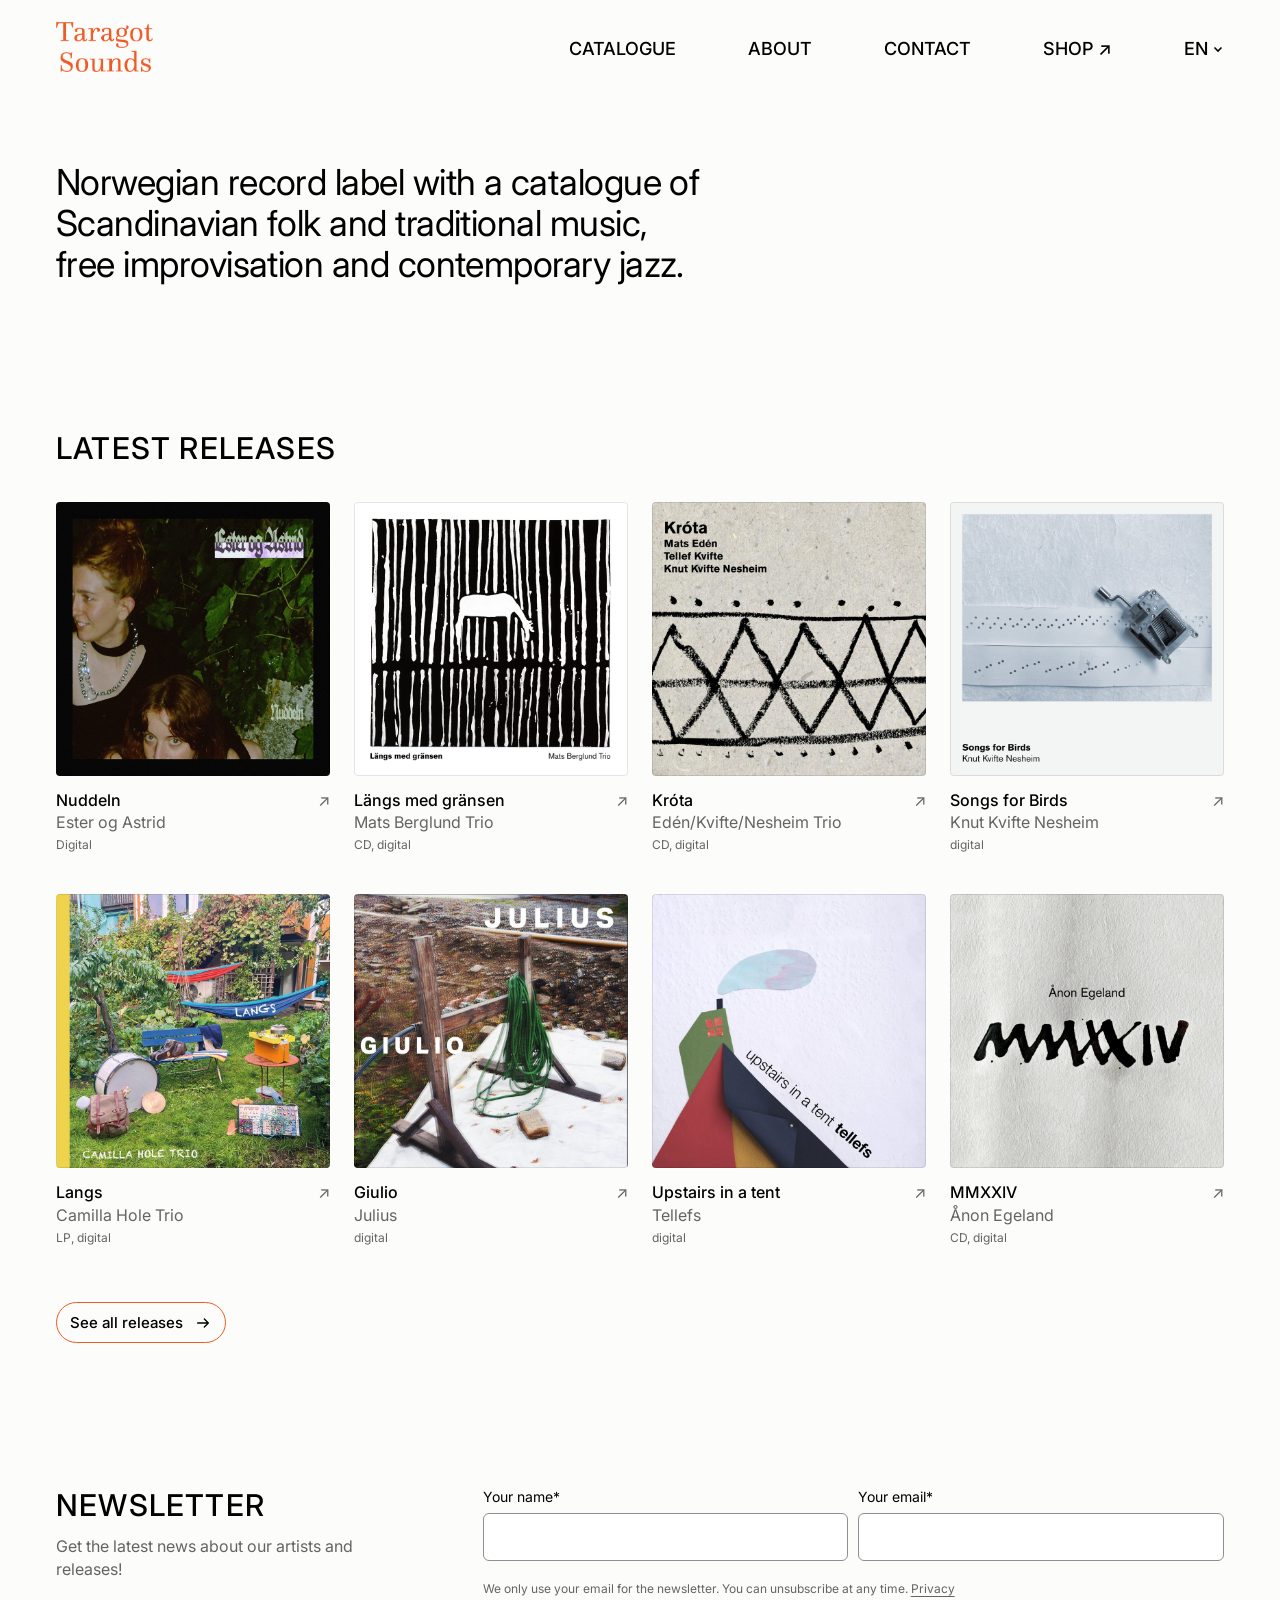
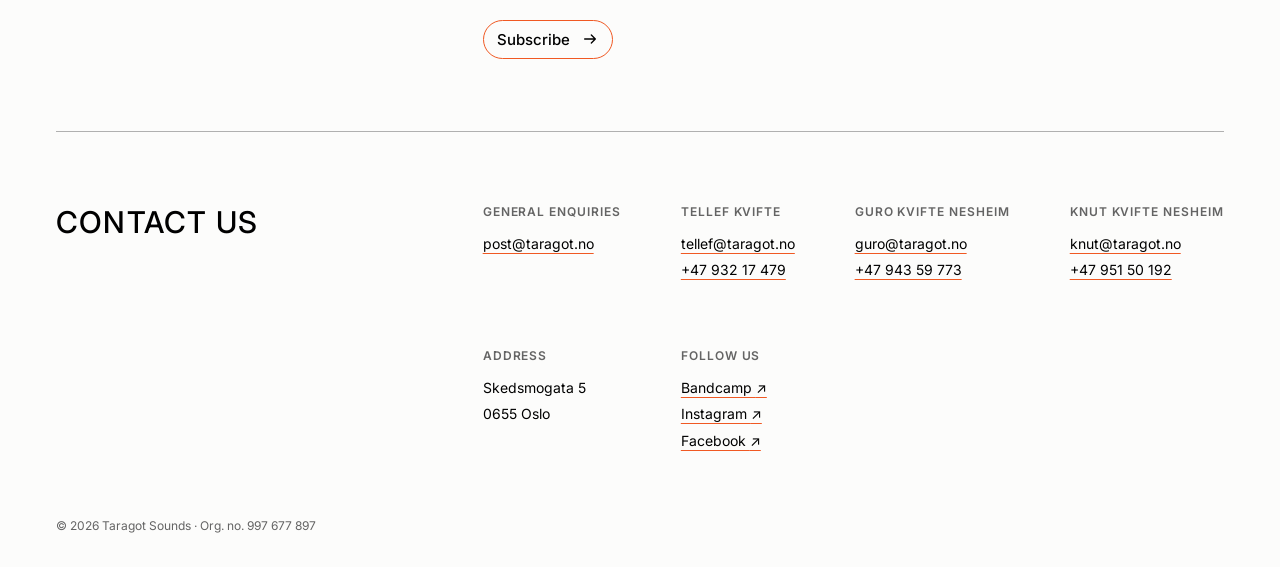
==== en/index.html @ 786fcf3e "Engelsk versjon" ====
<!DOCTYPE html>
<html lang="en">
<head>
  <meta charset="UTF-8">
  <meta name="viewport" content="width=device-width, initial-scale=1.0">
  <title>Taragot Sounds</title>
  <meta name="description" content="Norwegian record label with a catalogue of Scandinavian folk and traditional music, free improvisation and contemporary jazz.">

  <!-- Inter (gratis, Google Fonts/OFL) brukes for all tekst. -->
  <link rel="preconnect" href="https://fonts.googleapis.com">
  <link rel="preconnect" href="https://fonts.gstatic.com" crossorigin>
  <link href="https://fonts.googleapis.com/css2?family=Inter:wght@400;500;600&display=swap" rel="stylesheet">

  <!-- tokens.css: farger, fonter og størrelser. stil.css: felles oppsett for alle sider. -->
  <link rel="stylesheet" href="../tokens.css">
  <link rel="stylesheet" href="../stil.css">
</head>
<body>


  <header class="nav" id="nav">
    <a class="logo" href="index.html" aria-label="Taragot Sounds — home">
      <img src="../bilder/logo.png" alt="Taragot Sounds" width="97" height="50">
    </a>

    <nav class="nav-lenker" id="meny" aria-label="Main menu">
      <a href="catalogue.html">Catalogue</a>
      <a href="about.html">About</a>
      <a href="#kontakt">Contact</a>
      <a href="https://taragot.bandcamp.com/" target="_blank" rel="noopener">Shop&nbsp;<span aria-hidden="true">↗</span><span class="sr-only"> on Bandcamp (opens in a new tab)</span></a>
      <div class="sprakvelger" id="sprakvelger">
        <button class="sprak" id="sprak-knapp" aria-haspopup="true" aria-expanded="false" aria-controls="sprak-liste">
          <span class="sr-only">Language: </span>EN
          <svg viewBox="0 0 12 12" fill="none" stroke="currentColor" stroke-width="1.6" aria-hidden="true"><path d="M2.5 4.5 6 8l3.5-3.5"/></svg>
        </button>
        <ul class="sprak-liste" id="sprak-liste" hidden>
          <li><a href="../index.html" lang="nb" hreflang="nb">Norsk</a></li>
          <li><a href="index.html" lang="en" aria-current="true">English</a></li>
        </ul>
      </div>
      <div class="meny-mobil">
        <ul class="meny-some">
          <li><a href="https://www.instagram.com/taragotsounds/" target="_blank" rel="noopener">Instagram&nbsp;<span aria-hidden="true">↗</span><span class="sr-only"> (opens in a new tab)</span></a></li>
          <li><a href="https://www.facebook.com/taragotsounds" target="_blank" rel="noopener">Facebook&nbsp;<span aria-hidden="true">↗</span><span class="sr-only"> (opens in a new tab)</span></a></li>
        </ul>
      </div>
    </nav>

    <button class="meny-knapp" id="meny-knapp" aria-label="Open menu" aria-expanded="false" aria-controls="meny">
      <svg class="ikon-meny" viewBox="0 0 24 24" fill="none" stroke="currentColor" stroke-width="1.6" stroke-linecap="round" aria-hidden="true"><path d="M4 7h16M4 12h16M4 17h16"/></svg>
      <svg class="ikon-lukk" viewBox="0 0 24 24" fill="none" stroke="currentColor" stroke-width="1.6" stroke-linecap="round" aria-hidden="true"><path d="M6 6l12 12M18 6 6 18"/></svg>
    </button>
  </header>

  <main>
    <section class="intro">
      <h1>Norwegian record label with a catalogue of Scandinavian folk and
        traditional music, free&nbsp;improvisation and contemporary jazz.</h1>
    </section>

    <section class="innhold" id="utgivelser">
      <div class="utgivelser-topp">
        <h2 class="tittel">Latest releases</h2>
        <div class="pilknapper">
          <button class="pil" id="pil-forrige" aria-label="Previous release" disabled>
            <svg viewBox="0 0 18 18" fill="none" stroke="currentColor" stroke-width="1.5" stroke-linecap="round" stroke-linejoin="round" aria-hidden="true"><path d="M15 9H3M7.5 4.5 3 9l4.5 4.5"/></svg>
          </button>
          <button class="pil" id="pil-neste" aria-label="Next release">
            <svg viewBox="0 0 18 18" fill="none" stroke="currentColor" stroke-width="1.5" stroke-linecap="round" stroke-linejoin="round" aria-hidden="true"><path d="M3 9h12M10.5 4.5 15 9l-4.5 4.5"/></svg>
          </button>
        </div>
      </div>

      <!-- Coverbilder ligger i bilder/covers/ (800×800 px, JPG).
           Mangler et bilde, vises tittelen som plassholder. -->
      <div class="kort-rad karusell" id="kort-rad">
        <a class="kort" href="https://taragot.bandcamp.com/album/nuddeln" target="_blank" rel="noopener" data-slipp="2026-11-21"><div class="cover">Nuddeln<img src="../bilder/covers/nuddeln.jpg" alt="" loading="lazy" onerror="this.remove()"><span class="slipp-merke">Out 21 Nov</span></div><h3>Nuddeln<span class="pil-ut" aria-hidden="true">↗</span></h3><p class="artist">Ester og Astrid</p><p class="format">Digital</p><span class="sr-only"> – pre-listen on Bandcamp (opens in a new tab)</span></a>
        <a class="kort" href="https://taragot.bandcamp.com/album/l-ngs-med-gr-nsen" target="_blank" rel="noopener"><div class="cover">Längs med gränsen<img src="../bilder/covers/langs-med-gransen.jpg" alt="" loading="lazy" onerror="this.remove()"></div><h3>Längs med gränsen<span class="pil-ut" aria-hidden="true">↗</span></h3><p class="artist">Mats Berglund Trio</p><p class="format">CD, digital</p><span class="sr-only"> – listen on Bandcamp (opens in a new tab)</span></a>
        <a class="kort" href="https://taragot.bandcamp.com/album/kr-ta" target="_blank" rel="noopener"><div class="cover">Króta<img src="../bilder/covers/krota.jpg" alt="" loading="lazy" onerror="this.remove()"></div><h3>Króta<span class="pil-ut" aria-hidden="true">↗</span></h3><p class="artist">Edén/Kvifte/Nesheim Trio</p><p class="format">CD, digital</p><span class="sr-only"> – listen on Bandcamp (opens in a new tab)</span></a>
        <a class="kort" href="https://knutkviftenesheim.bandcamp.com/album/songs-for-birds" target="_blank" rel="noopener"><div class="cover">Songs for Birds<img src="../bilder/covers/songs-for-birds.jpg" alt="" loading="lazy" onerror="this.remove()"></div><h3>Songs for Birds<span class="pil-ut" aria-hidden="true">↗</span></h3><p class="artist">Knut Kvifte Nesheim</p><p class="format">digital</p><span class="sr-only"> – listen on Bandcamp (opens in a new tab)</span></a>
        <a class="kort" href="https://camillaholetrio.bandcamp.com/album/langs" target="_blank" rel="noopener"><div class="cover">Langs<img src="../bilder/covers/langs.jpg" alt="" loading="lazy" onerror="this.remove()"></div><h3>Langs<span class="pil-ut" aria-hidden="true">↗</span></h3><p class="artist">Camilla Hole Trio</p><p class="format">LP, digital</p><span class="sr-only"> – listen on Bandcamp (opens in a new tab)</span></a>
        <a class="kort" href="https://taragot.bandcamp.com/track/giulio" target="_blank" rel="noopener"><div class="cover">Giulio<img src="../bilder/covers/giulio.jpg" alt="" loading="lazy" onerror="this.remove()"></div><h3>Giulio<span class="pil-ut" aria-hidden="true">↗</span></h3><p class="artist">Julius</p><p class="format">digital</p><span class="sr-only"> – listen on Bandcamp (opens in a new tab)</span></a>
        <a class="kort" href="https://tellefkvifte.bandcamp.com/album/upstairs-in-a-tent" target="_blank" rel="noopener"><div class="cover">Upstairs in a tent<img src="../bilder/covers/upstairs-in-a-tent.jpg" alt="" loading="lazy" onerror="this.remove()"></div><h3>Upstairs in a tent<span class="pil-ut" aria-hidden="true">↗</span></h3><p class="artist">Tellefs</p><p class="format">digital</p><span class="sr-only"> – listen on Bandcamp (opens in a new tab)</span></a>
        <a class="kort" href="https://taragot.bandcamp.com/album/non-egeland-mmxxiv" target="_blank" rel="noopener"><div class="cover">MMXXIV<img src="../bilder/covers/mmxxiv.jpg" alt="" loading="lazy" onerror="this.remove()"></div><h3>MMXXIV<span class="pil-ut" aria-hidden="true">↗</span></h3><p class="artist">Ånon Egeland</p><p class="format">CD, digital</p><span class="sr-only"> – listen on Bandcamp (opens in a new tab)</span></a>
      </div>

      <div class="se-alle">
        <a class="knapp" href="catalogue.html">See all releases
          <svg viewBox="0 0 18 18" fill="none" stroke="currentColor" stroke-width="1.5" stroke-linecap="round" stroke-linejoin="round" aria-hidden="true"><path d="M3 9h12M10.5 4.5 15 9l-4.5 4.5"/></svg>
        </a>
      </div>
    </section>

    <section class="nyhetsbrev to-kol" aria-live="polite">
      <div>
        <h2 class="tittel">Newsletter</h2>
        <p class="ingress">Get the latest news about our artists and releases!</p>
      </div>
      <form id="paamelding">
        <div class="felter">
          <div class="felt">
            <label for="navn">Your name*</label>
            <input id="navn" type="text" autocomplete="name" maxlength="200" required>
          </div>
          <div class="felt">
            <label for="epost">Your email*</label>
            <input id="epost" type="email" autocomplete="email" required>
          </div>
        </div>
        <p class="personvern">We only use your email for the newsletter. You can unsubscribe at any time. <a href="#">Privacy</a></p>
        <button class="knapp" type="submit">Subscribe
          <svg viewBox="0 0 18 18" fill="none" stroke="currentColor" stroke-width="1.5" stroke-linecap="round" stroke-linejoin="round" aria-hidden="true"><path d="M3 9h12M10.5 4.5 15 9l-4.5 4.5"/></svg>
        </button>
        <p class="skjema-feil" id="skjema-feil" role="alert" hidden></p>
      </form>
      <div class="bekreftelse" id="bekreftelse" tabindex="-1" hidden>
        <span class="bekreftelse-ikon" aria-hidden="true"><svg viewBox="0 0 24 24" fill="none" stroke="currentColor" stroke-width="1.8" stroke-linecap="round" stroke-linejoin="round"><path d="M5 12.5l4.5 4.5L19 7.5"/></svg></span>
        <div>
          <h3 class="bekreftelse-tittel">Thank you, you’re subscribed!</h3>
          <p class="bekreftelse-tekst">We’ll send news about artists and releases to <strong id="bekreftet-epost"></strong>.</p>
          <button class="tekstknapp" type="button" id="ny-paamelding">Subscribe another email</button>
        </div>
      </div>
    </section>

  </main>

    <footer id="kontakt">
    <div class="footer-kontakt">
      <div>
        <h2 class="tittel">Contact us</h2>
      </div>
      <div class="footer-grid">
        <div class="footer-kol footer-kol--person">
          <h3>General enquiries</h3>
          <ul>
            <li><a class="lenke" href="mailto:post@taragot.no">post@taragot.no</a></li>
          </ul>
        </div>
        <div class="footer-kol footer-kol--person">
          <h3>Tellef Kvifte</h3>
          <ul>
            <li><a class="lenke" href="mailto:tellef@taragot.no">tellef@taragot.no</a></li>
            <li><a class="lenke" href="tel:+4793217479">+47 932 17 479</a></li>
          </ul>
        </div>
        <div class="footer-kol footer-kol--person">
          <h3>Guro Kvifte Nesheim</h3>
          <ul>
            <li><a class="lenke" href="mailto:guro@taragot.no">guro@taragot.no</a></li>
            <li><a class="lenke" href="tel:+4794359773">+47 943 59 773</a></li>
          </ul>
        </div>
        <div class="footer-kol footer-kol--person">
          <h3>Knut Kvifte Nesheim</h3>
          <ul>
            <li><a class="lenke" href="mailto:knut@taragot.no">knut@taragot.no</a></li>
            <li><a class="lenke" href="tel:+4795150192">+47 951 50 192</a></li>
          </ul>
        </div>
        <div class="footer-kol">
          <h3>Address</h3>
          <p>Skedsmogata 5<br>0655 Oslo</p>
        </div>
        <div class="footer-kol">
          <h3>Follow us</h3>
          <ul>
            <li><a class="lenke" href="https://taragot.bandcamp.com/" target="_blank" rel="noopener">Bandcamp&nbsp;<span aria-hidden="true">↗</span><span class="sr-only"> (opens in a new tab)</span></a></li>
            <li><a class="lenke" href="https://www.instagram.com/taragotsounds/" target="_blank" rel="noopener">Instagram&nbsp;<span aria-hidden="true">↗</span><span class="sr-only"> (opens in a new tab)</span></a></li>
            <li><a class="lenke" href="https://www.facebook.com/taragotsounds" target="_blank" rel="noopener">Facebook&nbsp;<span aria-hidden="true">↗</span><span class="sr-only"> (opens in a new tab)</span></a></li>
          </ul>
        </div>
      </div>
    </div>
    <div class="footer-bunn">
      <span>© 2026 Taragot Sounds · Org. no. 997 677 897</span>
    </div>
  </footer>

  <a class="til-toppen" href="#" aria-label="Back to top"><svg viewBox="0 0 24 24" fill="none" stroke="currentColor" stroke-width="1.6" stroke-linecap="round" stroke-linejoin="round" aria-hidden="true"><path d="M12 19V5M6 11l6-6 6 6"/></svg></a>

  <script src="../felles.js"></script>

</body>
</html>
---- tokens.css ----
/* =====================================================================
   Design-tokens for 5b / Taragot — offentlig nettside
   ---------------------------------------------------------------------
   Grunnmuren prototypen bygger på: farger, fonter og typeskala som
   CSS-variabler. Designeren overstyrer verdiene her uten å røre annen kode.

   Utgangspunkt hentet fra taragot.com (Wix, 2026-06-20). Oppdatert med
   designer-innspill 2026-09-15: aksent = oransje, all tekst svart, Inter.
   ===================================================================== */

:root {

  /* --- FARGER ------------------------------------------------------- */
  --bg:        #FCFCFB;   /* sidebakgrunn (off-white) — navbar, hero, footer */
  --bg-alt:    #FFFFFF;   /* hvite kort/ruter (utgivelser, skjemafelt) */
  --bg-alt-2:  #F1F0EC;   /* plassholder bak coverbilder */
  --text:      #000000;   /* all tekst helt svart (designer 2026-09-15) */
  --text-svak: #8F8F8F;   /* sekundær tekst / metadata (grå) */
  --text-svak-2: #646464; /* mørkere grå variant */
  --linje:     #E2E2E2;   /* svake skillelinjer (kort-grid o.l.) */
  --cover-kant: rgba(0, 0, 0, 0.10); /* hårlinje rundt coverbilder */
  --linje-sterk: #B0B0B0; /* tydeligere linjer */
  --felt-kant:   #8F8F8F; /* kant rundt skjemafelt (kontrast 3,2:1)    */
  --linje-svart: #000000; /* svarte konturer: input, footer-topplinje */

  --aksent:       #F05923;  /* ORANSJE — sterkere oransje fra Mildrids skisse
                               2026-10-26 (var #EA854C). Logo, lydbølge,
                               kortkanter, knapper, skjemafelt, understrek. */
  --knapp-hover:  #A6A6A6;  /* grå ved hover på knapper (designer)         */

  /* --- FONTER -------------------------------------------------------
     Designer 2026-09-15: all tekst i Inter, unntatt logoen som beholder
     en serif. Inter er gratis (Google Fonts, OFL). Den endelige serifen
     til logoen avklares med designer — inntil da generisk serif-fallback. */

  --font-logo:      "Inter", system-ui, -apple-system, sans-serif; /* logo i Inter, store bokstaver (skisse 2026-10-26) */
  --font-overskrift: "Inter", system-ui, -apple-system, sans-serif;
  --font-brodtekst:  "Inter", system-ui, -apple-system, sans-serif;
  --font-meny:       "Inter", system-ui, -apple-system, sans-serif;

  /* --- TYPESKALA (linjehøyde 1.4) ----------------------------------- */
  --t-hero:       80px;
  --t-sidetittel: 60px;
  --t-h1:         48px;
  --t-h2:         40px;
  --t-h3:         24px;
  --t-brod:       18px;
  --t-h1-ny:      40px;   /* H1: introsetningen (mobil: 26px) */
  --t-sidetittel-ny: 40px; /* H1 på undersider, f.eks. KATALOG (mobil: 28px) */
  --t-ingress:    22px;   /* ingress under sidetittel (mobil: 19px) */
  --t-h2-ny:      30px;   /* H2: seksjonsoverskrifter (mobil: 20px) */
  --t-seksjon:    36px;   /* seksjonsoverskrifter, store bokstaver (mobil: 22px) */
  --t-intro:      22px;   /* introteksten øverst (mobil: 19px) */
  --t-meny:       16px;
  --t-nav:        18px;   /* toppmenyen på PC */
  --t-meny-stor:  34px;   /* lenkene i mobilmenyen */
  --t-knapp:      15px;
  --t-liten:      14px;
  --t-caption:    12px;
  --linjehoyde:   1.4;

  /* --- LAYOUT -------------------------------------------------------- */
  --gutter:       56px;   /* sidemarginal på desktop (mobil: 20px)       */

}

/* =====================================================================
   FONT-NOTAT
   ---------------------------------------------------------------------
   Designer valgte Inter til all tekst (2026-09-15). Inter er gratis
   (Google Fonts / OFL) — fri å selvhoste, ingen lisenshake.

   Fra 2026-10-26 (Mildrids skisse) er også logoen i Inter, med store
   bokstaver og en liten «lydbølge» under. Tidligere sto det en serif her.

   (De tidligere Wix-fontene Questa Sans / DIN Next er dermed ute av bruk
   — de var kommersielle og Wix-lisensen fulgte ikke med til egen side.)
   ===================================================================== */
---- stil.css ----
/* =====================================================================
   Felles stil for alle sidene på taragot-nettsiden.
   Bruker KUN variablene fra tokens.css (farger, fonter, størrelser).
   Ny layout 2026-10-26 etter Mildrids skisser.
   ===================================================================== */

* { box-sizing: border-box; }
html { scroll-behavior: smooth; }
body {
  margin: 0;
  background: var(--bg);
  color: var(--text);
  font-family: var(--font-brodtekst);
  font-size: var(--t-brod);
  line-height: var(--linjehoyde);
  -webkit-font-smoothing: antialiased;
}
a { color: inherit; text-decoration: none; }
img { display: block; max-width: 100%; }

/* Tekst bare for skjermlesere */
.sr-only {
  position: absolute; width: 1px; height: 1px; overflow: hidden;
  clip: rect(0 0 0 0); white-space: nowrap;
}

/* Synlig tastaturfokus på alt som kan klikkes */
a:focus-visible, button:focus-visible {
  outline: 2px solid var(--text); outline-offset: 3px; border-radius: 4px;
}

.proto-varsel {
  background: var(--text); color: var(--bg);
  font-family: var(--font-meny); font-size: var(--t-liten);
  text-align: center; padding: 8px 16px; letter-spacing: 0.02em;
}

/* Lik luft over og under hver seksjon */
:root { --seksjon-luft: 72px; }

.innhold { padding: 0 var(--gutter); }

/* --- Overskrifter ------------------------------------------------------
   H1 forside: stor introsetning (.intro h1)
   H1 underside: sidetittel med store bokstaver (.sidetittel)
   H2: seksjonsoverskrift (.tittel)
   H3: underoverskrift / korttittel                                       */
.tittel {
  font-family: var(--font-overskrift);
  font-size: var(--t-h2-ny); font-weight: 500;
  text-transform: uppercase; letter-spacing: 0.04em;
  line-height: 1.2; margin: 0;
}
.undertittel {
  font-size: var(--t-meny); font-weight: 600;
  text-transform: uppercase; letter-spacing: 0.06em;
  margin: 0;
}

/* --- Toppmeny ---------------------------------------------------------- */
.nav {
  position: sticky; top: 0; z-index: 50;
  background: var(--bg);
  display: flex; align-items: flex-start; justify-content: space-between;
  padding: 22px var(--gutter) 18px;
  transition: transform .3s ease;
}
.nav--skjult { transform: translateY(-100%); }

.logo { display: inline-block; }
.logo img { display: block; width: 97px; height: auto; }

.nav-lenker { display: flex; align-items: center; gap: clamp(28px, 6vw, 72px); padding-top: 14px; }
.nav-lenker a, .sprak {
  font-family: var(--font-meny); font-size: var(--t-nav); font-weight: 500;
  text-transform: uppercase; color: var(--text);
  transition: opacity .15s ease;
}
.nav-lenker a:hover, .sprak:hover { opacity: .45; }
/* Siden man står på: oransje strek under (teksten forblir svart for kontrast) */
.nav-lenker a[aria-current="page"] {
  text-decoration: underline; text-decoration-color: var(--aksent);
  text-decoration-thickness: 2px; text-underline-offset: 8px;
}

.sprak {
  display: inline-flex; align-items: center; gap: 4px;
  background: none; border: none; padding: 0; cursor: pointer;
}
.sprak svg { width: 12px; height: 12px; transition: transform .15s ease; }
.sprak[aria-expanded="true"] svg { transform: rotate(180deg); }
.sprakvelger { position: relative; }
.sprak-liste {
  position: absolute; right: 0; top: calc(100% + 10px); z-index: 60;
  list-style: none; margin: 0; padding: 6px 0; min-width: 150px;
  background: var(--bg-alt); border: 1px solid var(--linje); border-radius: 6px;
  box-shadow: 0 6px 20px rgba(0,0,0,.08);
}
.sprak-liste[hidden] { display: none; }
.nav-lenker .sprak-liste a { display: block; padding: 9px 16px; text-transform: none; font-weight: 400; }
.nav-lenker .sprak-liste a:hover { opacity: 1; background: var(--bg-alt-2); }
.sprak-liste a[aria-current="true"] { font-weight: 600; }
.sprak-liste a[aria-current="true"]::after { content: " ✓"; }

/* Ekstra innhold i mobilmenyen (språk og sosiale medier) – skjult på PC */
.meny-mobil { display: none; }
.meny-some { list-style: none; margin: 0; padding: 0; display: flex; gap: 28px; }
.nav-lenker .meny-some a {
  font-size: var(--t-liten); font-weight: 400; text-transform: none;
  text-decoration: underline; text-decoration-color: var(--aksent); text-underline-offset: 4px;
}

.meny-knapp {
  display: none;
  width: 44px; height: 44px; border-radius: 50%;
  border: 1.5px solid var(--aksent); background: none; color: var(--text);
  align-items: center; justify-content: center; cursor: pointer; padding: 0;
}
.meny-knapp svg { width: 22px; height: 22px; }
.meny-knapp .ikon-lukk, .nav--apen .meny-knapp .ikon-meny { display: none; }
.nav--apen .meny-knapp .ikon-lukk { display: block; }

/* --- Forside: intro ---------------------------------------------------- */
.intro { padding: 72px var(--gutter) var(--seksjon-luft); }
.intro h1 {
  margin: 0; max-width: 23em;
  font-size: clamp(28px, 2.8vw, 38px); font-weight: 400;
  line-height: 1.15; letter-spacing: -0.015em;
}

/* --- Undersider: sidetopp ---------------------------------------------- */
.sidetopp { padding: 72px var(--gutter) 56px; }
.sidetittel {
  margin: 0;
  font-size: var(--t-sidetittel-ny); font-weight: 500;
  text-transform: uppercase; letter-spacing: 0.03em; line-height: 1.1;
}
/* Sidetittel til venstre, ingress til høyre (samme kolonner som .to-kol) */
.sidetopp--to-kol { display: grid; grid-template-columns: 1fr 2fr; gap: 56px; align-items: start; }
.sidetopp--to-kol .sideingress { margin-top: 4px; }
.sideingress {
  margin: 28px 0 0; max-width: 56ch;
  font-size: var(--t-ingress); line-height: 1.4;
}

/* --- Utgivelser -------------------------------------------------------- */
#utgivelser { padding-top: var(--seksjon-luft); }
.utgivelser-topp { display: flex; align-items: center; justify-content: space-between; margin-bottom: 36px; }
.pilknapper { display: none; gap: 10px; }
.pil {
  width: 44px; height: 44px; border-radius: 50%;
  border: 1.5px solid var(--aksent); background: none; color: var(--text);
  display: flex; align-items: center; justify-content: center; cursor: pointer; padding: 0;
  transition: opacity .15s ease;
}
.pil svg { width: 18px; height: 18px; }
.pil:disabled { opacity: .3; cursor: default; }

.kort-rad { display: grid; grid-template-columns: repeat(4, 1fr); gap: 40px 24px; }
/* Utgivelser oppfører seg som kort (hele flaten er klikkbar),
   men uten ramme – bare cover og tekst. */
.kort { display: block; position: relative; border-radius: 4px; }
.cover {
  position: relative; aspect-ratio: 1 / 1; overflow: hidden;
  background: var(--bg-alt-2); border-radius: 4px;
  display: flex; align-items: center; justify-content: center;
  text-align: center; padding: 12px;
  color: var(--text-svak-2); font-size: var(--t-caption);
}
.cover img {
  position: absolute; inset: 0; width: 100%; height: 100%; object-fit: cover;
  transition: filter .3s ease;
}
/* Hover: coveret blekner litt (beholder fargene), som tegn på at det kan klikkes */
.cover::before {
  content: ""; position: absolute; inset: 0; z-index: 1; pointer-events: none;
  background: var(--bg); opacity: 0; transition: opacity .3s ease;
}
.kort:hover .cover::before, .kort:focus-visible .cover::before { opacity: .5; }
/* Hårlinje rundt coveret, så lyse covere ikke flyter ut i bakgrunnen */
.cover::after {
  content: ""; position: absolute; inset: 0; border-radius: 4px;
  box-shadow: inset 0 0 0 1px var(--cover-kant); pointer-events: none;
}
.kort h3 {
  display: flex; align-items: baseline; justify-content: space-between; gap: 8px;
  font-size: var(--t-meny); font-weight: 500; margin: 14px 0 2px; line-height: 1.3;
}
.kort .pil-ut { flex: none; font-weight: 400; color: var(--text-svak-2); transition: color .15s ease, transform .15s ease; }
.kort:hover .pil-ut, .kort:focus-visible .pil-ut { color: var(--text); transform: translate(2px, -2px); }
.kort .artist { font-size: var(--t-meny); color: var(--text-svak-2); margin: 0; line-height: 1.3; }
.kort .format { font-size: var(--t-caption); color: var(--text-svak-2); margin: 4px 0 0; }
/* Kommende utgivelse: merke oppå coveret. Fjernes automatisk på slippdagen (felles.js). */
.slipp-merke {
  position: absolute; left: 10px; top: 10px; z-index: 2;
  background: rgba(0, 0, 0, .72); color: #FFFFFF;
  border: 1.5px solid var(--aksent); backdrop-filter: blur(2px);
  font-size: var(--t-caption); font-weight: 600; letter-spacing: 0.02em;
  padding: 5px 10px; border-radius: 999px;
}

.se-alle { margin: 56px 0 var(--seksjon-luft); }
.katalog { padding-bottom: var(--seksjon-luft); }

/* --- Knapper ------------------------------------------------------------
   Sekundær: oransje kant. Primær: fylt oransje, svart tekst.            */
.knapp {
  display: inline-flex; align-items: center; gap: 12px; cursor: pointer;
  background: none; color: var(--text);
  border: 1.5px solid var(--aksent); border-radius: 999px;
  font-family: var(--font-meny); font-size: var(--t-knapp); font-weight: 500;
  padding: 9px 14px 9px 13px;
  transition: background .15s ease, color .15s ease;
}
.knapp svg { width: 16px; height: 16px; transition: transform .15s ease; }
.knapp:hover { background: var(--aksent); }
.knapp:hover svg { transform: translateX(3px); }
.knapp--primar { background: var(--aksent); border-color: var(--aksent); color: var(--text); font-weight: 600; }
.knapp--primar:hover { background: var(--text); border-color: var(--text); color: #FFFFFF; }

/* --- Tekstlenker ------------------------------------------------------- */
.lenke {
  font-size: var(--t-meny);
  text-decoration: underline; text-decoration-color: var(--aksent);
  text-decoration-thickness: 1px; text-underline-offset: 4px;
  transition: opacity .15s ease;
}
.lenke:hover { opacity: .55; }

/* --- To kolonner: tittel til venstre, innhold til høyre ---------------- */
.to-kol {
  display: grid; grid-template-columns: 1fr 2fr; gap: 56px;
  padding: var(--seksjon-luft) var(--gutter);
}
.to-kol .tittel { margin-bottom: 12px; }
.ingress { margin: 0; font-size: var(--t-meny); color: var(--text-svak-2); max-width: 32ch; }

/* --- Nyhetsbrev -------------------------------------------------------- */
.felter { display: grid; grid-template-columns: 1fr 1fr; gap: 10px; margin-bottom: 20px; }
.felt label { display: block; font-size: var(--t-liten); color: var(--text); margin-bottom: 6px; }
.felt input {
  width: 100%; height: 48px; padding: 0 14px;
  background: var(--bg-alt);
  border: 1px solid var(--felt-kant); border-radius: 6px;
  font-family: var(--font-brodtekst); font-size: var(--t-meny); color: var(--text);
  transition: border-color .15s ease;
}
.felt input:hover { border-color: var(--text); }
.felt input:focus { outline: 2px solid var(--text); outline-offset: 1px; border-color: var(--text); }
.personvern { font-size: var(--t-caption); color: var(--text-svak-2); margin: 0 0 22px; }
.personvern a { text-decoration: underline; text-underline-offset: 3px; }
/* Nyhetsbrev: bekreftelse vises der skjemaet stod, uten ny side */
.bekreftelse {
  display: flex; gap: 20px; align-items: flex-start;
  padding: 28px; border: 1px solid var(--linje); border-radius: 6px;
  background: var(--bg-alt);
}
.bekreftelse[hidden], .skjema-feil[hidden], #paamelding[hidden] { display: none; }
.bekreftelse:focus { outline: none; }
.bekreftelse-ikon {
  flex: none; width: 44px; height: 44px; border-radius: 50%;
  background: var(--aksent); color: var(--text);
  display: inline-flex; align-items: center; justify-content: center;
}
.bekreftelse-ikon svg { width: 22px; height: 22px; }
.bekreftelse-tittel { margin: 6px 0 6px; font-size: var(--t-meny); font-weight: 600; }
.bekreftelse-tekst { margin: 0 0 16px; font-size: var(--t-liten); color: var(--text-svak-2); line-height: 1.6; }
.bekreftelse-tekst strong { color: var(--text); font-weight: 500; }
.tekstknapp {
  background: none; border: 0; padding: 0; cursor: pointer;
  font-family: inherit; font-size: var(--t-liten); color: var(--text);
  text-decoration: underline; text-decoration-color: var(--aksent); text-underline-offset: 4px;
}
.tekstknapp:hover { opacity: .55; }
.skjema-feil { margin: 14px 0 0; font-size: var(--t-liten); color: #B3261E; }
.knapp[aria-busy="true"] { opacity: .6; cursor: progress; }

/* --- Kontaktliste ------------------------------------------------------ */
.kontaktliste { list-style: none; margin: 0; padding: 0; }
.kontaktliste li {
  display: grid; grid-template-columns: 1.2fr 1.2fr 1fr; gap: 24px; align-items: baseline;
  padding: 10px 0;
}
.kontaktliste .navn { font-size: var(--t-meny); font-weight: 500; }
.kontaktliste .tlf { justify-self: start; }

/* --- Om oss ------------------------------------------------------------ */
.bilde-plass {
  position: relative; overflow: hidden; border-radius: 4px;
  background: var(--bg-alt-2);
  display: flex; align-items: center; justify-content: center;
  color: var(--text-svak-2); font-size: var(--t-liten); text-align: center; padding: 16px;
}
.bilde-plass img { position: absolute; inset: 0; width: 100%; height: 100%; object-fit: cover; }
.fellesbilde { margin: 0; padding: 0 var(--gutter); }
.fellesbilde .bilde-plass { aspect-ratio: 21 / 9; }
.fellesbilde figcaption { margin-top: 12px; font-size: var(--t-caption); color: var(--text-svak-2); }

.brodtekst { max-width: 62ch; }
.brodtekst p { margin: 0 0 1.2em; font-size: var(--t-brod); line-height: 1.65; }
.brodtekst p:last-child { margin-bottom: 0; }
.brodtekst .lenke { font-size: inherit; }

.folk-seksjon { padding-bottom: 16px; }
.folk { display: grid; grid-template-columns: repeat(3, 1fr); gap: 24px; }
.person .bilde-plass { aspect-ratio: 4 / 5; }
.person h3 { margin: 16px 0 2px; font-size: var(--t-meny); font-weight: 500; line-height: 1.3; }
.person p { margin: 0; font-size: var(--t-liten); color: var(--text-svak-2); line-height: 1.45; }
.person-kontakt { list-style: none; margin: 14px 0 0; padding: 0; display: grid; gap: 6px; }
.person-kontakt .lenke { font-size: var(--t-liten); }

/* --- Footer ------------------------------------------------------------ */
footer {
  margin: 0 var(--gutter); padding: var(--seksjon-luft) 0 32px;
  border-top: 1px solid var(--linje-sterk);
  font-size: var(--t-liten); color: var(--text);
}
/* Kontakt oss er første del av footeren: tittel til venstre, innhold til høyre.
   Personene, adressen og Følg oss står i ett felles rutenett, så kolonnene
   står i linje og avstanden er lik overalt. */
.footer-kontakt { display: grid; grid-template-columns: 1fr 2fr; gap: 56px; padding-bottom: 56px; }
.footer-grid {
  display: grid; grid-template-columns: repeat(4, max-content);
  justify-content: space-between; gap: 40px 24px;
}
.footer-kol--person h3 { white-space: nowrap; }
/* Litt ekstra luft mellom personene og Adresse / Følg oss */
.footer-grid > .footer-kol:not(.footer-kol--person) { margin-top: 24px; }
.footer-kol h3 {
  margin: 0 0 10px; font-size: var(--t-caption); font-weight: 600;
  text-transform: uppercase; letter-spacing: 0.08em; color: var(--text-svak-2);
}
.footer-kol p, .footer-kol ul { margin: 0; padding: 0; list-style: none; line-height: 1.9; }
.footer-kol .lenke { font-size: var(--t-liten); }
.footer-bunn {
  display: flex; justify-content: space-between; align-items: center; gap: 20px;
  padding-top: 8px; font-size: var(--t-caption); color: var(--text-svak-2);
}
/* Til toppen: rund knapp med pil, samme stil som menyknappen.
   Ligger fast nede i høyre hjørne og vises når man har scrollet ned. */
.til-toppen {
  position: fixed; right: var(--gutter); bottom: 24px; z-index: 40;
  width: 44px; height: 44px; border-radius: 50%;
  border: 1.5px solid var(--aksent); background: var(--bg); color: var(--text);
  display: inline-flex; align-items: center; justify-content: center;
  opacity: 0; visibility: hidden; transform: translateY(8px);
  transition: opacity .2s ease, transform .2s ease, visibility .2s, background .15s ease;
}
.til-toppen--synlig { opacity: 1; visibility: visible; transform: none; }
.til-toppen svg { width: 20px; height: 20px; transition: transform .15s ease; }
.til-toppen:hover { background: var(--aksent); }
.til-toppen:hover svg { transform: translateY(-2px); }
body.meny-apen .til-toppen { visibility: hidden; }

/* =====================================================================
   NETTBRETT
   ===================================================================== */
@media (max-width: 1180px) {
  /* Smalere skjerm: to kolonner, så navnene ikke deles */
  .footer-grid { grid-template-columns: repeat(2, max-content); justify-content: start; column-gap: 72px; }
}
@media (max-width: 1000px) {
  .kort-rad { grid-template-columns: repeat(2, 1fr); }

  /* Nettbrett og mobil: tittel over innholdet i Kontakt oss og på Katalog */
  .footer-kontakt { grid-template-columns: 1fr; gap: 24px; }
  .sidetopp--to-kol { grid-template-columns: 1fr; gap: 0; }
  .sidetopp--to-kol .sideingress { margin-top: 24px; }

  /* Nettbrett og mobil: rund menyknapp i stedet for menylinjen */
  .nav { align-items: center; padding: 16px var(--gutter); }
  /* Mobilmeny: dekker hele skjermen, store lenker.
     Ligger bak logo og lukkeknapp (z-index -1 inne i headeren). */
  .nav-lenker {
    display: none; z-index: -1;
    position: fixed; inset: 0;
    flex-direction: column; align-items: flex-start; gap: 0;
    background: var(--bg);
    padding: var(--meny-topp, 136px) var(--gutter) 40px;
    overflow-y: auto;
  }
  .nav--apen .nav-lenker { display: flex; }
  .nav-lenker > a {
    font-size: var(--t-meny-stor); font-weight: 400; line-height: 1.15;
    letter-spacing: 0.01em; padding: 10px 0;
    text-decoration: underline; text-decoration-color: var(--aksent);
    text-decoration-thickness: 1.5px; text-underline-offset: 8px;
  }
  .nav-lenker > a[aria-current="page"] { text-decoration-thickness: 3px; }
  .nav-lenker > a:hover { opacity: .55; }
  .sprakvelger { margin-top: 36px; }
  .sprak { font-size: var(--t-meny); padding: 6px 0; }
  .sprak svg { width: 14px; height: 14px; }
  .sprak-liste { position: static; margin-top: 10px; box-shadow: none; min-width: 180px; }
  .nav-lenker .sprak-liste a { padding: 12px 16px; }
  .meny-mobil { display: block; margin-top: 36px; }
  .meny-knapp { display: inline-flex; }
  body.meny-apen { overflow: hidden; }
}

/* =====================================================================
   MOBIL
   ===================================================================== */
@media (max-width: 767px) {
  :root { --gutter: 20px; --t-h2-ny: 20px; --t-sidetittel-ny: 28px; --t-ingress: 19px; --seksjon-luft: 48px; }

  .logo img { width: 68px; }

  .intro { padding: 28px var(--gutter) var(--seksjon-luft); }
  .intro h1 { font-size: 24px; }
  .sidetopp { padding: 32px var(--gutter) 36px; }
  .sidetopp--to-kol { grid-template-columns: 1fr; gap: 0; }
  .sidetopp--to-kol .sideingress { margin-top: 18px; }

  .utgivelser-topp { margin-bottom: 18px; }
  .pilknapper { display: flex; }

  /* Katalog: to cover per rad på mobil (50+ utgivelser) */
  .kort-rad { grid-template-columns: 1fr 1fr; gap: 28px 14px; }
  .kort-rad .kort h3, .kort-rad .kort .artist { font-size: var(--t-liten); }

  /* Forsiden: karusell. Første cover starter i linje med resten av innholdet. */
  .karusell {
    display: flex; gap: 16px;
    overflow-x: auto; overflow-y: hidden; scroll-snap-type: x mandatory; scrollbar-width: none;
    overscroll-behavior-x: contain; touch-action: pan-x pan-y;
    margin: 0 calc(var(--gutter) * -1); padding: 0 var(--gutter);
    scroll-padding: 0 var(--gutter);
  }
  .karusell::-webkit-scrollbar { display: none; }
  .karusell .kort {
    flex: 0 0 78%; scroll-snap-align: start;
    opacity: .4; transition: opacity .25s ease;
  }
  .karusell .kort.fokus { opacity: 1; }
  .karusell .kort:hover .cover::before { opacity: 0; }
  .karusell .kort h3, .karusell .kort .artist { font-size: var(--t-meny); }

  .se-alle { margin: 36px 0 var(--seksjon-luft); }

  .to-kol { grid-template-columns: 1fr; gap: 20px; }
  .felter { grid-template-columns: 1fr; gap: 26px; margin-bottom: 34px; }
  .bekreftelse { padding: 22px; gap: 16px; }
  .kontaktliste li { grid-template-columns: 1fr; gap: 4px; padding: 0 0 24px; }

  .fellesbilde .bilde-plass { aspect-ratio: 4 / 3; }
  .folk { grid-template-columns: 1fr; gap: 40px; }

  footer { padding: 48px 0 28px; }
  .footer-kontakt { grid-template-columns: 1fr; gap: 24px; padding-bottom: 32px; }
  .footer-grid { grid-template-columns: 1fr 1fr; gap: 28px 16px; }
  .footer-kol--person { grid-column: 1 / -1; }
}

@media (prefers-reduced-motion: reduce) {
  html { scroll-behavior: auto; }
  .nav, .kort, .cover img { transition: none; }
}
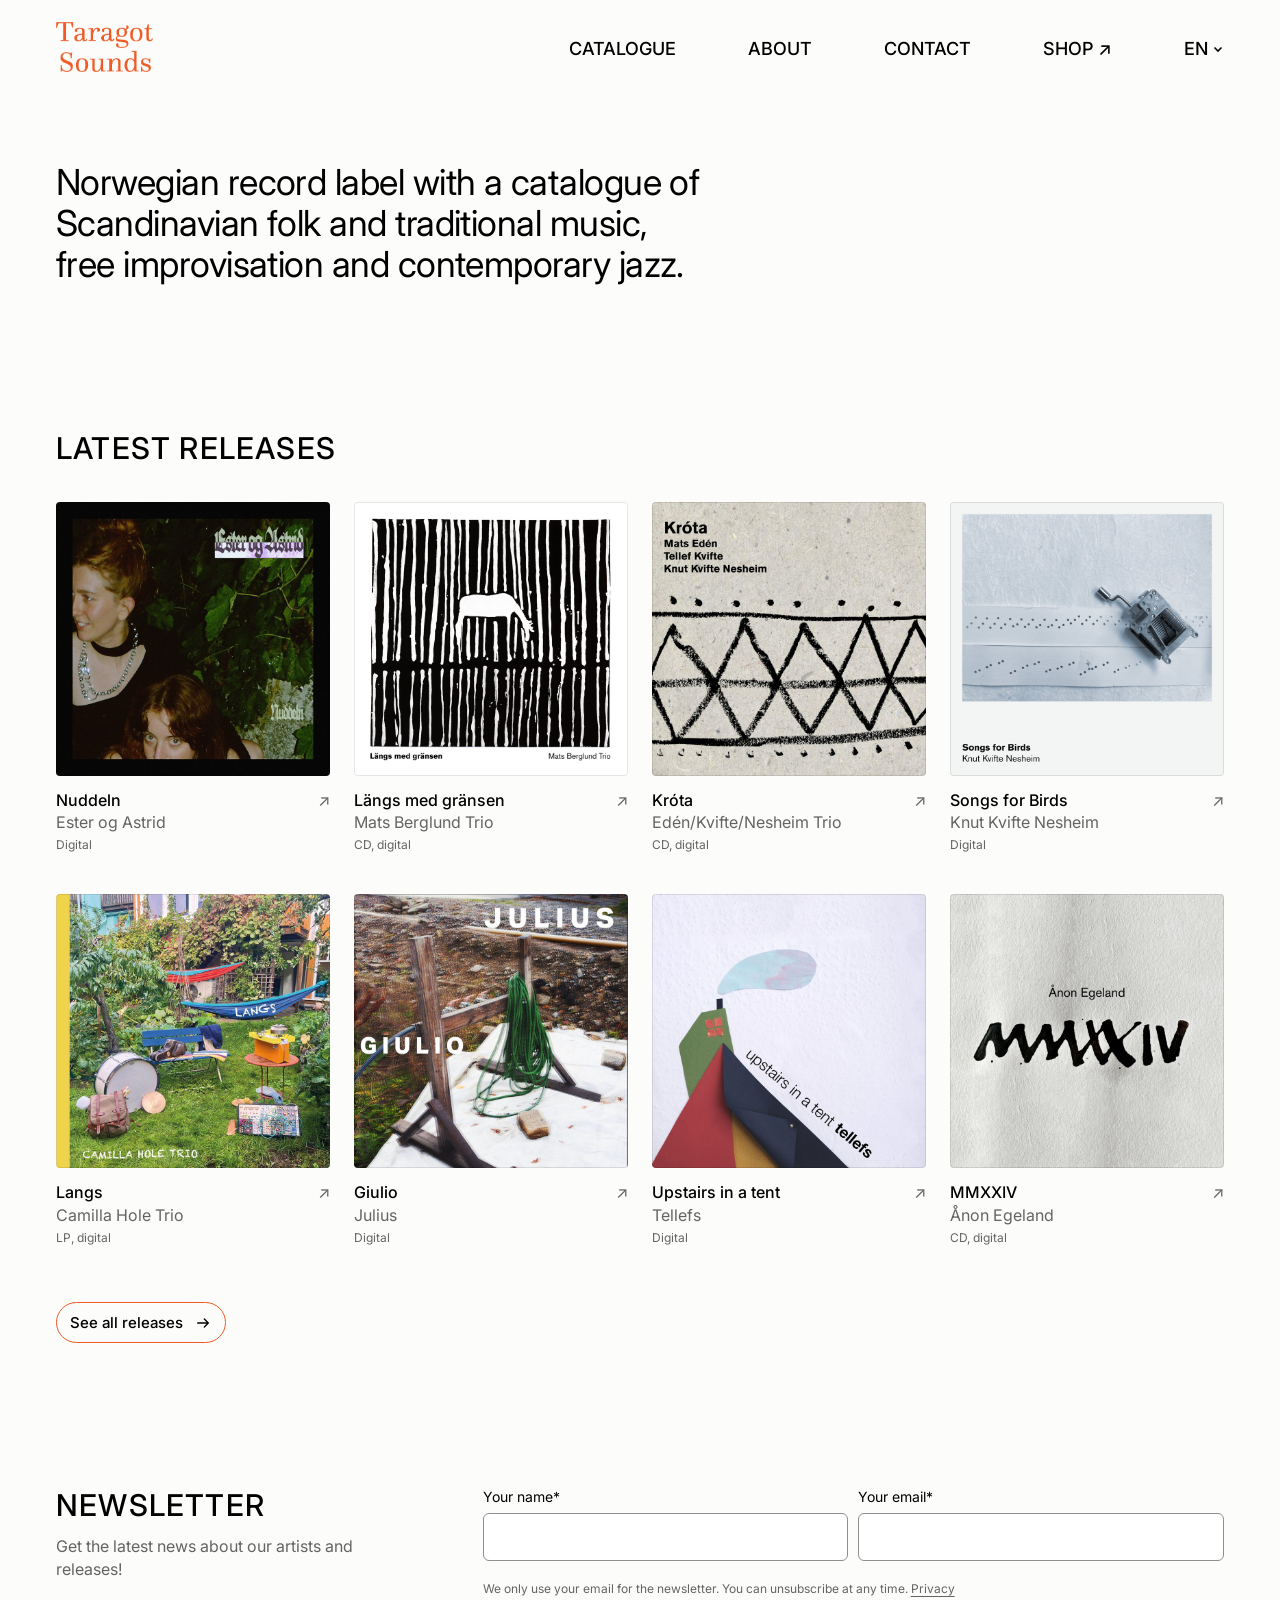
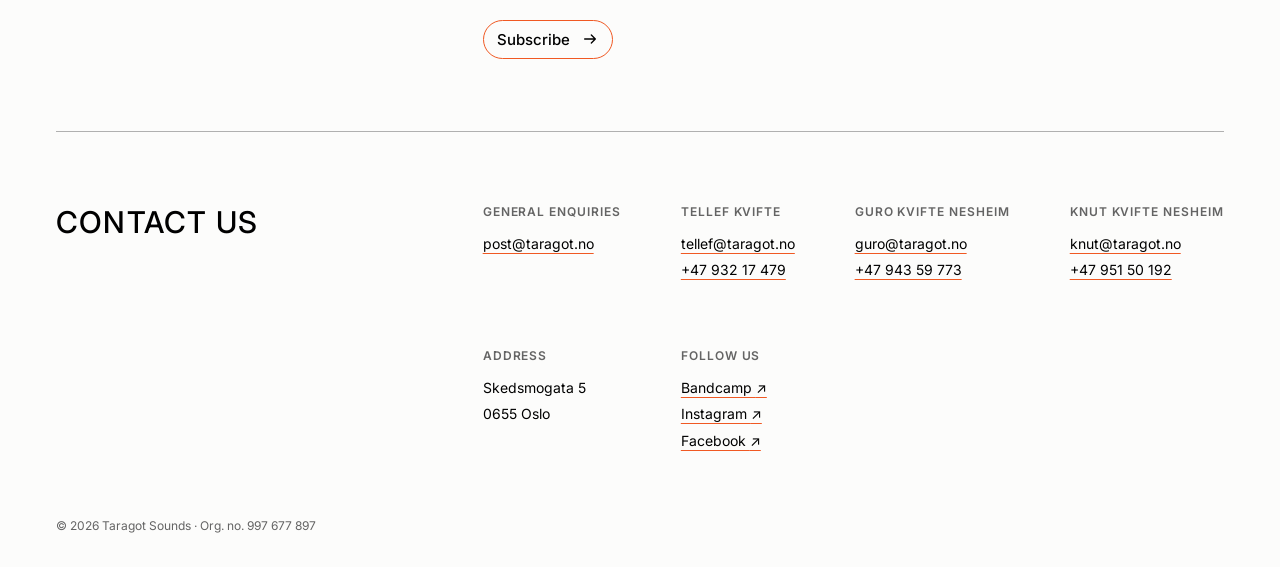
==== commit e314c993: "Fjerning av tekst på katalog-side" ====
--- a/en/index.html
+++ b/en/index.html
@@ -77,10 +77,10 @@
         <a class="kort" href="https://taragot.bandcamp.com/album/nuddeln" target="_blank" rel="noopener" data-slipp="2026-11-21"><div class="cover">Nuddeln<img src="../bilder/covers/nuddeln.jpg" alt="" loading="lazy" onerror="this.remove()"><span class="slipp-merke">Out 21 Nov</span></div><h3>Nuddeln<span class="pil-ut" aria-hidden="true">↗</span></h3><p class="artist">Ester og Astrid</p><p class="format">Digital</p><span class="sr-only"> – pre-listen on Bandcamp (opens in a new tab)</span></a>
         <a class="kort" href="https://taragot.bandcamp.com/album/l-ngs-med-gr-nsen" target="_blank" rel="noopener"><div class="cover">Längs med gränsen<img src="../bilder/covers/langs-med-gransen.jpg" alt="" loading="lazy" onerror="this.remove()"></div><h3>Längs med gränsen<span class="pil-ut" aria-hidden="true">↗</span></h3><p class="artist">Mats Berglund Trio</p><p class="format">CD, digital</p><span class="sr-only"> – listen on Bandcamp (opens in a new tab)</span></a>
         <a class="kort" href="https://taragot.bandcamp.com/album/kr-ta" target="_blank" rel="noopener"><div class="cover">Króta<img src="../bilder/covers/krota.jpg" alt="" loading="lazy" onerror="this.remove()"></div><h3>Króta<span class="pil-ut" aria-hidden="true">↗</span></h3><p class="artist">Edén/Kvifte/Nesheim Trio</p><p class="format">CD, digital</p><span class="sr-only"> – listen on Bandcamp (opens in a new tab)</span></a>
-        <a class="kort" href="https://knutkviftenesheim.bandcamp.com/album/songs-for-birds" target="_blank" rel="noopener"><div class="cover">Songs for Birds<img src="../bilder/covers/songs-for-birds.jpg" alt="" loading="lazy" onerror="this.remove()"></div><h3>Songs for Birds<span class="pil-ut" aria-hidden="true">↗</span></h3><p class="artist">Knut Kvifte Nesheim</p><p class="format">digital</p><span class="sr-only"> – listen on Bandcamp (opens in a new tab)</span></a>
+        <a class="kort" href="https://knutkviftenesheim.bandcamp.com/album/songs-for-birds" target="_blank" rel="noopener"><div class="cover">Songs for Birds<img src="../bilder/covers/songs-for-birds.jpg" alt="" loading="lazy" onerror="this.remove()"></div><h3>Songs for Birds<span class="pil-ut" aria-hidden="true">↗</span></h3><p class="artist">Knut Kvifte Nesheim</p><p class="format">Digital</p><span class="sr-only"> – listen on Bandcamp (opens in a new tab)</span></a>
         <a class="kort" href="https://camillaholetrio.bandcamp.com/album/langs" target="_blank" rel="noopener"><div class="cover">Langs<img src="../bilder/covers/langs.jpg" alt="" loading="lazy" onerror="this.remove()"></div><h3>Langs<span class="pil-ut" aria-hidden="true">↗</span></h3><p class="artist">Camilla Hole Trio</p><p class="format">LP, digital</p><span class="sr-only"> – listen on Bandcamp (opens in a new tab)</span></a>
-        <a class="kort" href="https://taragot.bandcamp.com/track/giulio" target="_blank" rel="noopener"><div class="cover">Giulio<img src="../bilder/covers/giulio.jpg" alt="" loading="lazy" onerror="this.remove()"></div><h3>Giulio<span class="pil-ut" aria-hidden="true">↗</span></h3><p class="artist">Julius</p><p class="format">digital</p><span class="sr-only"> – listen on Bandcamp (opens in a new tab)</span></a>
-        <a class="kort" href="https://tellefkvifte.bandcamp.com/album/upstairs-in-a-tent" target="_blank" rel="noopener"><div class="cover">Upstairs in a tent<img src="../bilder/covers/upstairs-in-a-tent.jpg" alt="" loading="lazy" onerror="this.remove()"></div><h3>Upstairs in a tent<span class="pil-ut" aria-hidden="true">↗</span></h3><p class="artist">Tellefs</p><p class="format">digital</p><span class="sr-only"> – listen on Bandcamp (opens in a new tab)</span></a>
+        <a class="kort" href="https://taragot.bandcamp.com/track/giulio" target="_blank" rel="noopener"><div class="cover">Giulio<img src="../bilder/covers/giulio.jpg" alt="" loading="lazy" onerror="this.remove()"></div><h3>Giulio<span class="pil-ut" aria-hidden="true">↗</span></h3><p class="artist">Julius</p><p class="format">Digital</p><span class="sr-only"> – listen on Bandcamp (opens in a new tab)</span></a>
+        <a class="kort" href="https://tellefkvifte.bandcamp.com/album/upstairs-in-a-tent" target="_blank" rel="noopener"><div class="cover">Upstairs in a tent<img src="../bilder/covers/upstairs-in-a-tent.jpg" alt="" loading="lazy" onerror="this.remove()"></div><h3>Upstairs in a tent<span class="pil-ut" aria-hidden="true">↗</span></h3><p class="artist">Tellefs</p><p class="format">Digital</p><span class="sr-only"> – listen on Bandcamp (opens in a new tab)</span></a>
         <a class="kort" href="https://taragot.bandcamp.com/album/non-egeland-mmxxiv" target="_blank" rel="noopener"><div class="cover">MMXXIV<img src="../bilder/covers/mmxxiv.jpg" alt="" loading="lazy" onerror="this.remove()"></div><h3>MMXXIV<span class="pil-ut" aria-hidden="true">↗</span></h3><p class="artist">Ånon Egeland</p><p class="format">CD, digital</p><span class="sr-only"> – listen on Bandcamp (opens in a new tab)</span></a>
       </div>
 
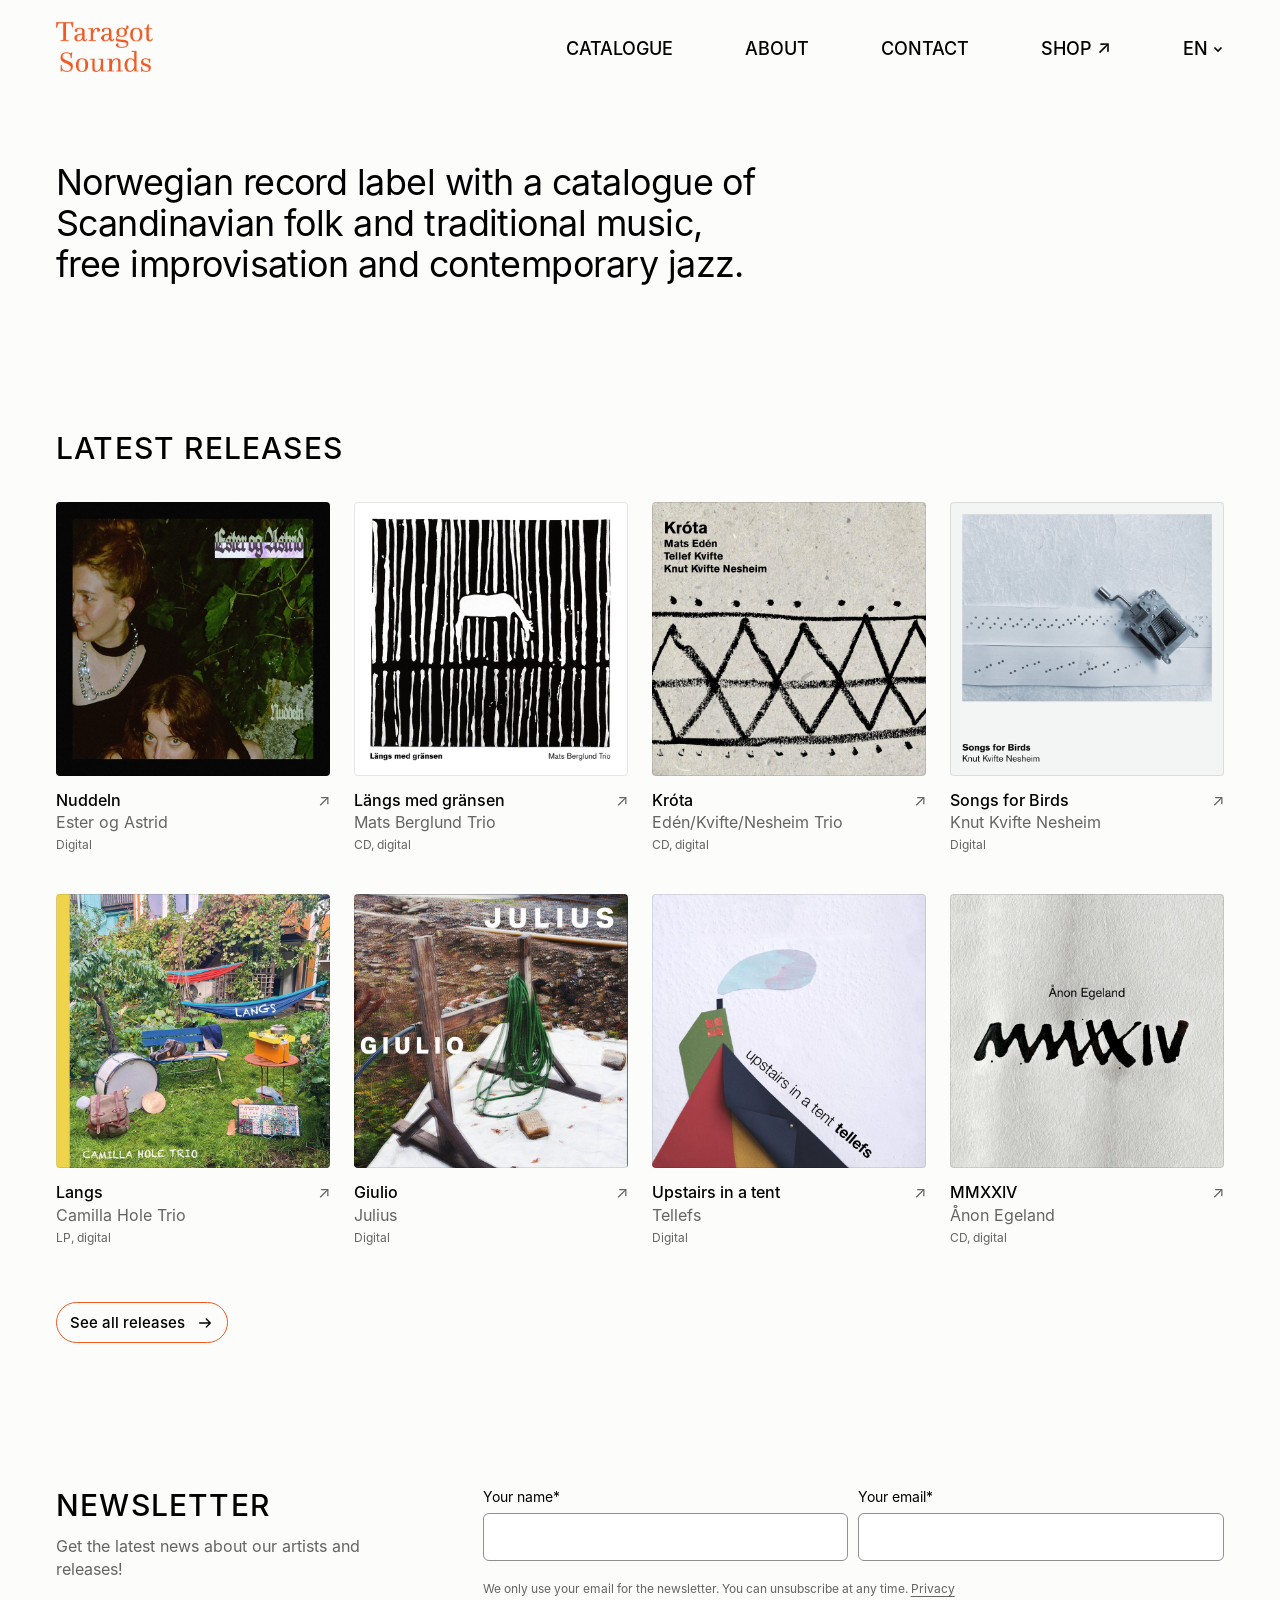
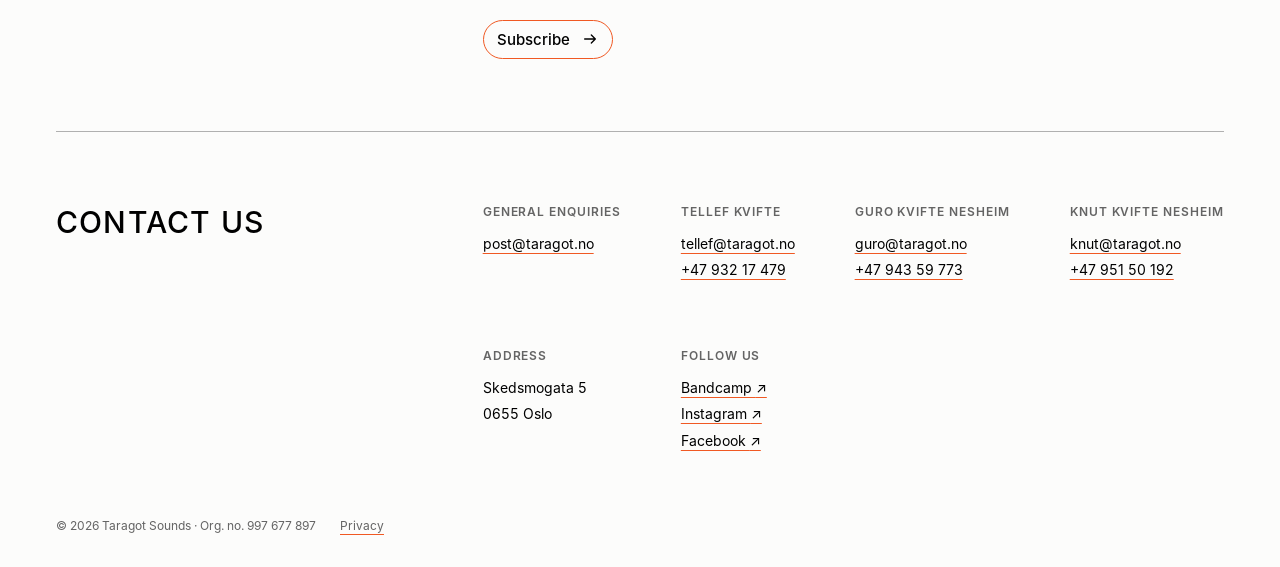
==== commit 248faaa1: "søking i katalog" ====
--- a/en/index.html
+++ b/en/index.html
@@ -6,16 +6,27 @@
   <title>Taragot Sounds</title>
   <meta name="description" content="Norwegian record label with a catalogue of Scandinavian folk and traditional music, free improvisation and contemporary jazz.">
 
-  <!-- Inter (gratis, Google Fonts/OFL) brukes for all tekst. -->
-  <link rel="preconnect" href="https://fonts.googleapis.com">
-  <link rel="preconnect" href="https://fonts.gstatic.com" crossorigin>
-  <link href="https://fonts.googleapis.com/css2?family=Inter:wght@400;500;600&display=swap" rel="stylesheet">
+  <!-- Ikoner i nettleserfanen og på hjemskjermen -->
+  <link rel="icon" type="image/png" sizes="32x32" href="../favicon-32.png">
+  <link rel="apple-touch-icon" href="../apple-touch-icon.png">
+
+  <!-- Forhåndsvisning når siden deles (Facebook, Messenger, Slack o.l.) -->
+  <meta property="og:type" content="website">
+  <meta property="og:site_name" content="Taragot Sounds">
+  <meta property="og:title" content="Taragot Sounds">
+  <meta property="og:description" content="Norwegian record label with a catalogue of Scandinavian folk and traditional music, free improvisation and contemporary jazz.">
+  <meta property="og:image" content="https://nettside.5b.no/bilder/deling.jpg">
+  <meta property="og:locale" content="en_GB">
+  <meta name="twitter:card" content="summary_large_image">
+
+  <!-- Skriften Inter ligger på nettsiden (skrift/), ikke hos Google. -->
 
   <!-- tokens.css: farger, fonter og størrelser. stil.css: felles oppsett for alle sider. -->
   <link rel="stylesheet" href="../tokens.css">
   <link rel="stylesheet" href="../stil.css">
 </head>
 <body>
+  <a class="hopp" href="#innhold">Skip to content</a>
 
 
   <header class="nav" id="nav">
@@ -52,7 +63,7 @@
     </button>
   </header>
 
-  <main>
+  <main id="innhold" tabindex="-1">
     <section class="intro">
       <h1>Norwegian record label with a catalogue of Scandinavian folk and
         traditional music, free&nbsp;improvisation and contemporary jazz.</h1>
@@ -107,7 +118,7 @@
             <input id="epost" type="email" autocomplete="email" required>
           </div>
         </div>
-        <p class="personvern">We only use your email for the newsletter. You can unsubscribe at any time. <a href="#">Privacy</a></p>
+        <p class="personvern">We only use your email for the newsletter. You can unsubscribe at any time. <a href="privacy.html">Privacy</a></p>
         <button class="knapp" type="submit">Subscribe
           <svg viewBox="0 0 18 18" fill="none" stroke="currentColor" stroke-width="1.5" stroke-linecap="round" stroke-linejoin="round" aria-hidden="true"><path d="M3 9h12M10.5 4.5 15 9l-4.5 4.5"/></svg>
         </button>
@@ -174,6 +185,7 @@
     </div>
     <div class="footer-bunn">
       <span>© 2026 Taragot Sounds · Org. no. 997 677 897</span>
+      <a class="lenke" href="privacy.html">Privacy</a>
     </div>
   </footer>
 
--- a/stil.css
+++ b/stil.css
@@ -4,7 +4,30 @@
    Ny layout 2026-10-26 etter Mildrids skisser.
    ===================================================================== */
 
+/* Skriften Inter (OFL-lisens, se skrift/LISENS-Inter-OFL.txt) ligger på nettsiden */
+@font-face { font-family: "Inter"; font-weight: 400; font-style: normal; font-display: swap; src: url("skrift/inter-regular.woff") format("woff"); }
+@font-face { font-family: "Inter"; font-weight: 500; font-style: normal; font-display: swap; src: url("skrift/inter-medium.woff") format("woff"); }
+@font-face { font-family: "Inter"; font-weight: 600; font-style: normal; font-display: swap; src: url("skrift/inter-semibold.woff") format("woff"); }
+
 * { box-sizing: border-box; }
+
+/* «Hopp til innhold»: skjult til man trykker Tab */
+.hopp {
+  position: absolute; left: var(--gutter); top: -60px; z-index: 100;
+  background: var(--text); color: #FFFFFF; padding: 10px 16px; border-radius: 6px;
+  font-size: var(--t-liten); font-weight: 600; transition: top .15s ease;
+}
+.hopp:focus { top: 12px; }
+main:focus { outline: none; }
+main { scroll-margin-top: 130px; } /* så toppmenyen ikke dekker overskriften etter «Hopp til innhold» */
+
+/* Personvern-siden */
+.juridisk { max-width: 68ch; padding: 0 var(--gutter) var(--seksjon-luft); }
+.juridisk h2 { font-size: var(--t-meny); font-weight: 600; margin: 40px 0 10px; }
+.juridisk p, .juridisk li { font-size: var(--t-brod); line-height: 1.65; margin: 0 0 12px; }
+.juridisk ul { padding-left: 20px; margin: 0 0 12px; }
+.juridisk .lenke { font-size: inherit; }
+.juridisk .oppdatert { color: var(--text-svak-2); font-size: var(--t-liten); margin-top: 40px; }
 html { scroll-behavior: smooth; }
 body {
   margin: 0;
@@ -190,6 +213,34 @@
 .kort:hover .pil-ut, .kort:focus-visible .pil-ut { color: var(--text); transform: translate(2px, -2px); }
 .kort .artist { font-size: var(--t-meny); color: var(--text-svak-2); margin: 0; line-height: 1.3; }
 .kort .format { font-size: var(--t-caption); color: var(--text-svak-2); margin: 4px 0 0; }
+/* Søk i katalogen */
+.katalogsok { display: flex; align-items: center; justify-content: space-between; gap: 16px 24px; flex-wrap: wrap; margin: 0 0 36px; }
+.sokefelt {
+  display: flex; align-items: center; gap: 10px; flex: 0 1 420px;
+  height: 48px; padding: 0 8px 0 16px;
+  border: 1px solid var(--felt-kant); border-radius: 6px; background: var(--bg-alt);
+  transition: border-color .15s ease;
+}
+.sokefelt:hover { border-color: var(--text); }
+.sokefelt:focus-within { border-color: var(--text); outline: 2px solid var(--text); outline-offset: 1px; }
+.sokefelt > svg { flex: none; width: 18px; height: 18px; color: var(--text-svak-2); }
+.sokefelt input {
+  flex: 1; min-width: 0; height: 100%; border: 0; outline: 0; background: none;
+  font-family: var(--font-brodtekst); font-size: var(--t-meny); color: var(--text);
+}
+.sokefelt input::placeholder { color: var(--text-svak-2); }
+.sokefelt input::-webkit-search-cancel-button { display: none; }
+.sok-tom {
+  flex: none; width: 34px; height: 34px; border-radius: 50%; border: 0; background: none;
+  color: var(--text); cursor: pointer; display: inline-flex; align-items: center; justify-content: center;
+}
+.sok-tom[hidden] { display: none; }
+.sok-tom:hover { background: var(--bg-alt-2); }
+.sok-tom svg { width: 16px; height: 16px; }
+.sok-antall { margin: 0; font-size: var(--t-liten); color: var(--text-svak-2); }
+.sok-ingen { margin: 0 0 40px; font-size: var(--t-meny); }
+.kort[hidden] { display: none; }
+
 /* Kommende utgivelse: merke oppå coveret. Fjernes automatisk på slippdagen (felles.js). */
 .slipp-merke {
   position: absolute; left: 10px; top: 10px; z-index: 2;
@@ -333,7 +384,7 @@
 .footer-kol p, .footer-kol ul { margin: 0; padding: 0; list-style: none; line-height: 1.9; }
 .footer-kol .lenke { font-size: var(--t-liten); }
 .footer-bunn {
-  display: flex; justify-content: space-between; align-items: center; gap: 20px;
+  display: flex; justify-content: flex-start; align-items: center; gap: 24px; flex-wrap: wrap;
   padding-top: 8px; font-size: var(--t-caption); color: var(--text-svak-2);
 }
 /* Til toppen: rund knapp med pil, samme stil som menyknappen.
@@ -365,6 +416,7 @@
   /* Nettbrett og mobil: tittel over innholdet i Kontakt oss og på Katalog */
   .footer-kontakt { grid-template-columns: 1fr; gap: 24px; }
   .sidetopp--to-kol { grid-template-columns: 1fr; gap: 0; }
+  .sokefelt { flex-basis: 100%; }
   .sidetopp--to-kol .sideingress { margin-top: 24px; }
 
   /* Nettbrett og mobil: rund menyknapp i stedet for menylinjen */
@@ -456,3 +508,5 @@
   html { scroll-behavior: auto; }
   .nav, .kort, .cover img { transition: none; }
 }
+
+.footer-bunn .lenke { font-size: var(--t-caption); }
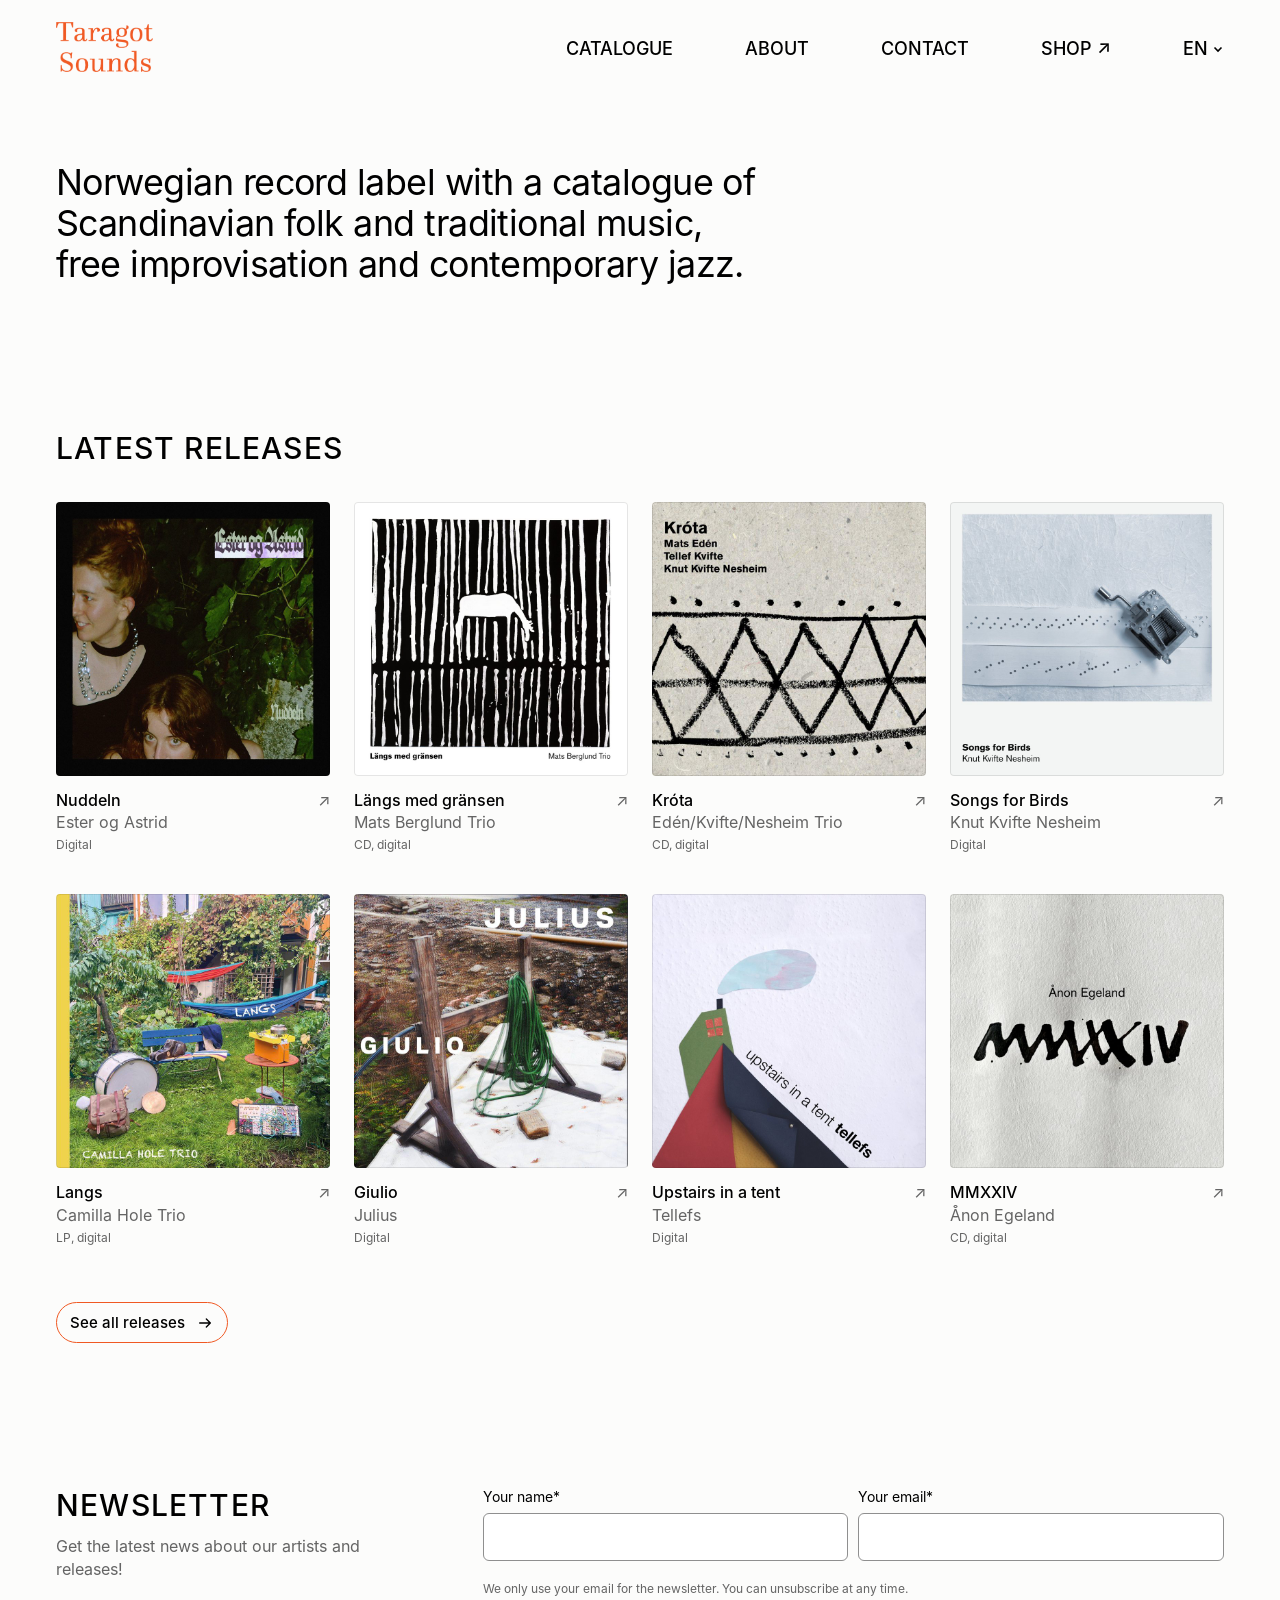
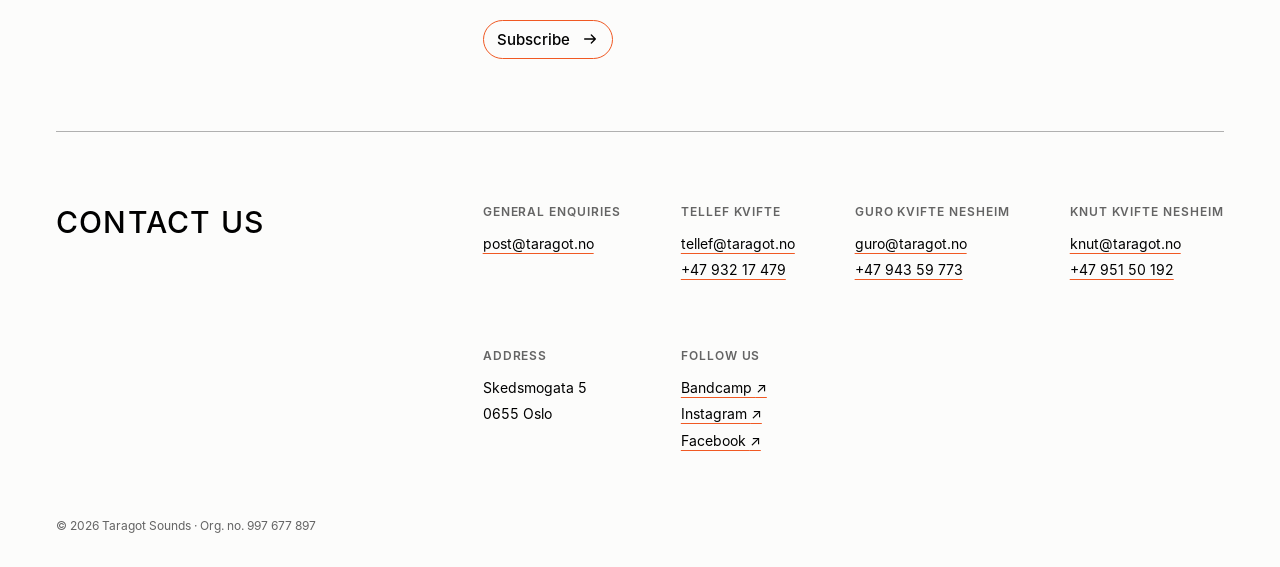
==== commit f45743fb: "endring av personvern" ====
--- a/en/index.html
+++ b/en/index.html
@@ -118,7 +118,7 @@
             <input id="epost" type="email" autocomplete="email" required>
           </div>
         </div>
-        <p class="personvern">We only use your email for the newsletter. You can unsubscribe at any time. <a href="privacy.html">Privacy</a></p>
+        <p class="personvern">We only use your email for the newsletter. You can unsubscribe at any time.</p>
         <button class="knapp" type="submit">Subscribe
           <svg viewBox="0 0 18 18" fill="none" stroke="currentColor" stroke-width="1.5" stroke-linecap="round" stroke-linejoin="round" aria-hidden="true"><path d="M3 9h12M10.5 4.5 15 9l-4.5 4.5"/></svg>
         </button>
@@ -185,7 +185,6 @@
     </div>
     <div class="footer-bunn">
       <span>© 2026 Taragot Sounds · Org. no. 997 677 897</span>
-      <a class="lenke" href="privacy.html">Privacy</a>
     </div>
   </footer>
 
--- a/stil.css
+++ b/stil.css
@@ -464,6 +464,11 @@
   .sidetopp--to-kol { grid-template-columns: 1fr; gap: 0; }
   .sidetopp--to-kol .sideingress { margin-top: 18px; }
 
+  /* Om oss: Historien før portrettene på mobil */
+  .om-side { display: flex; flex-direction: column; }
+  .om-side .historien { order: 1; padding-top: 0; }
+  .om-side .folk-seksjon { order: 2; padding-bottom: var(--seksjon-luft); }
+
   .utgivelser-topp { margin-bottom: 18px; }
   .pilknapper { display: flex; }
 
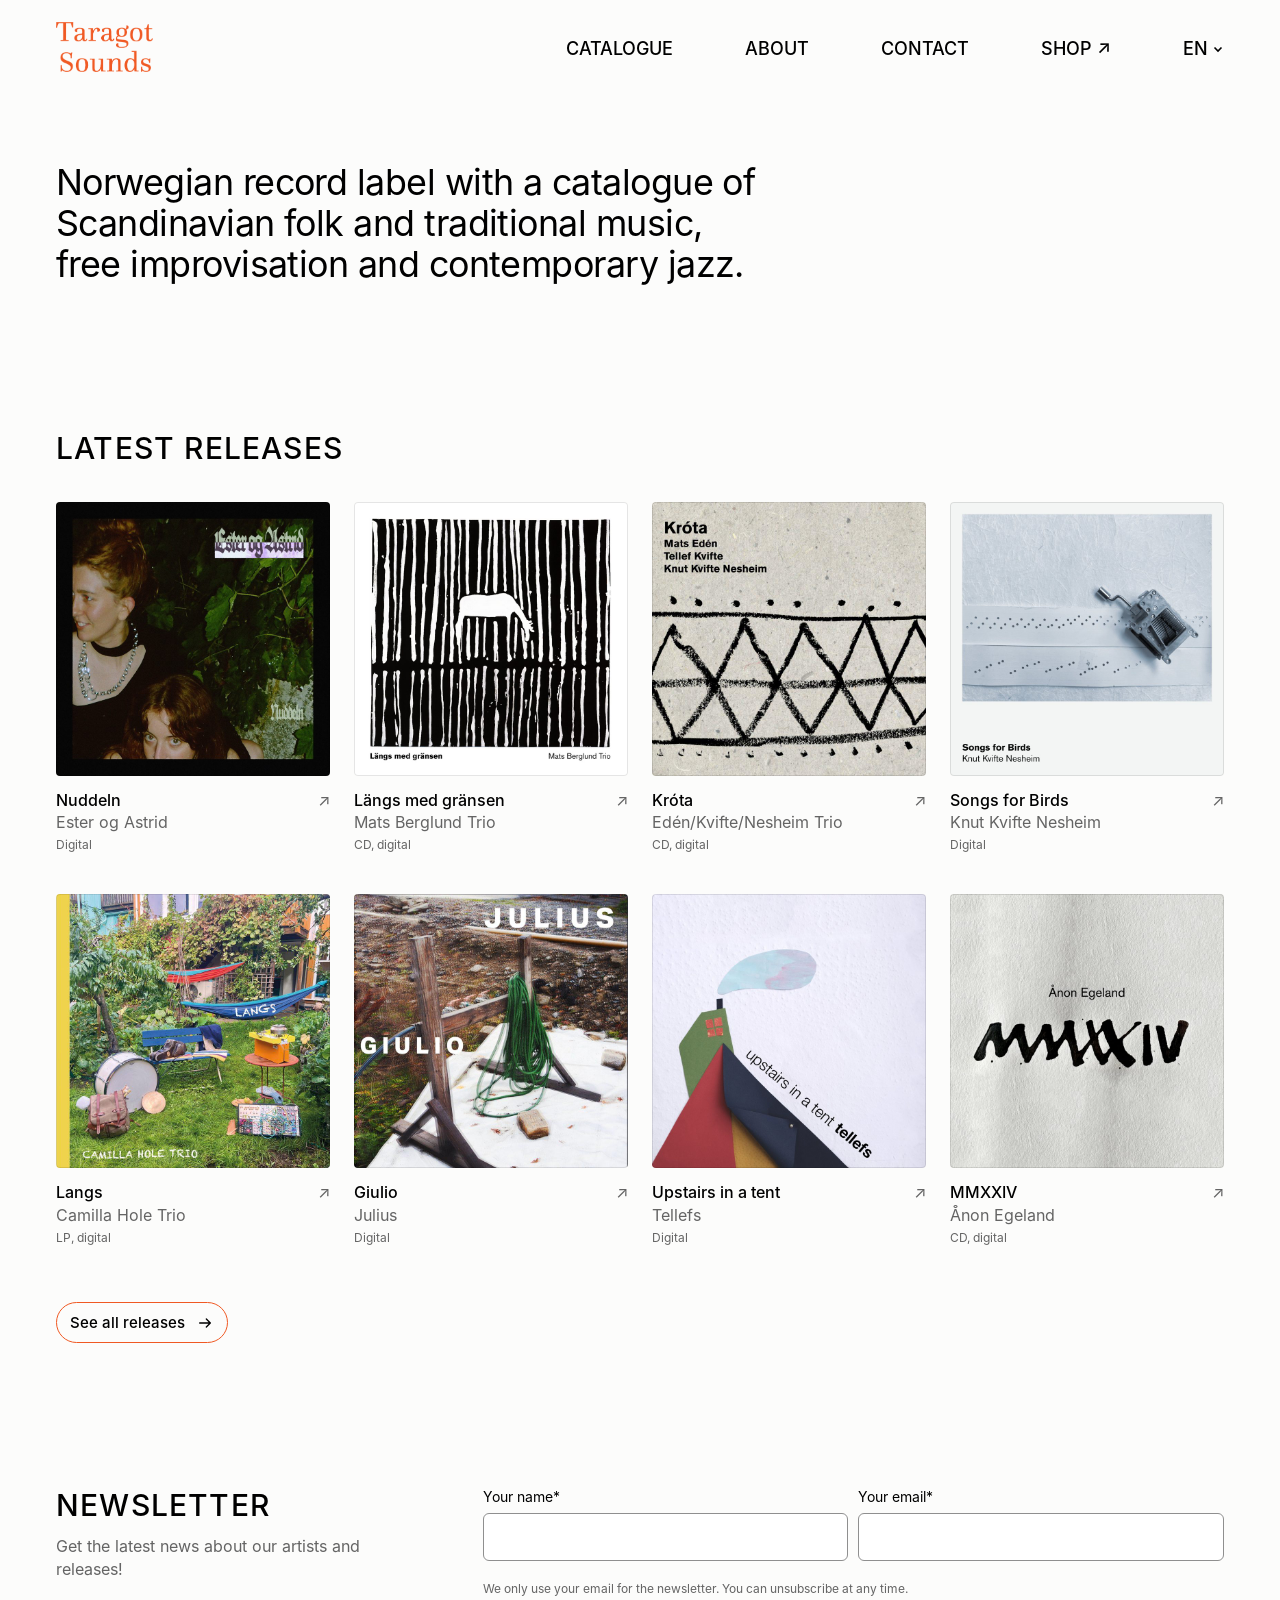
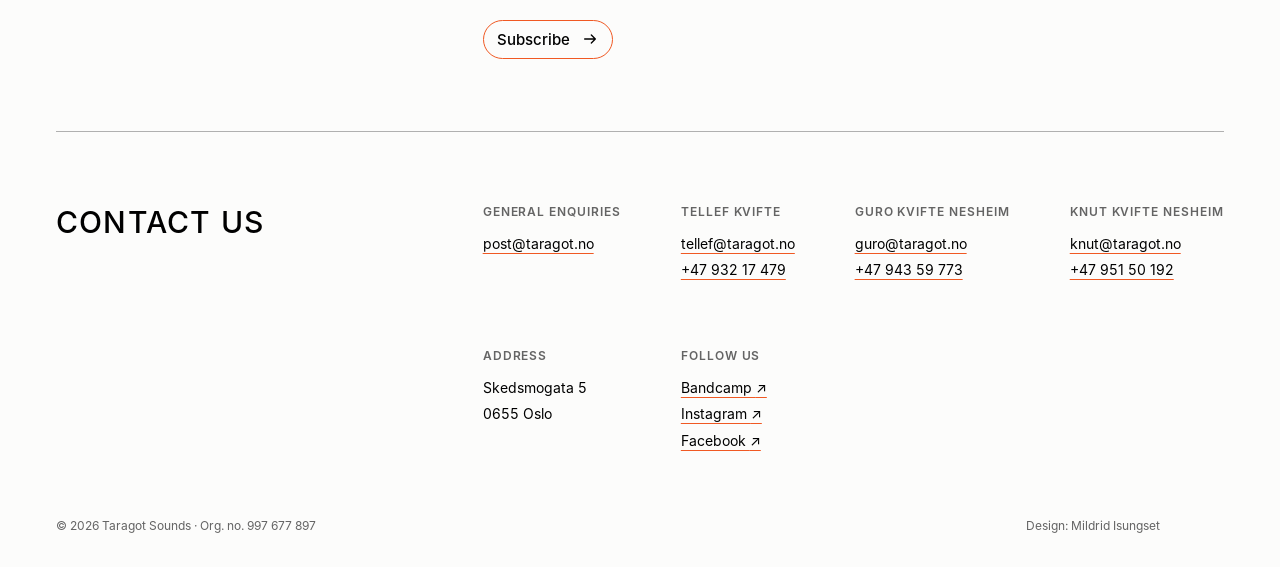
==== commit 5975e31c: "design-kretidering" ====
--- a/en/index.html
+++ b/en/index.html
@@ -185,6 +185,7 @@
     </div>
     <div class="footer-bunn">
       <span>© 2026 Taragot Sounds · Org. no. 997 677 897</span>
+      <span class="kreditering">Design: Mildrid Isungset</span>
     </div>
   </footer>
 
--- a/stil.css
+++ b/stil.css
@@ -387,6 +387,8 @@
   display: flex; justify-content: flex-start; align-items: center; gap: 24px; flex-wrap: wrap;
   padding-top: 8px; font-size: var(--t-caption); color: var(--text-svak-2);
 }
+/* Designkreditering: til høyre på PC (med plass til til-toppen-knappen), under og venstrestilt på mobil */
+.kreditering { margin-left: auto; margin-right: 64px; }
 /* Til toppen: rund knapp med pil, samme stil som menyknappen.
    Ligger fast nede i høyre hjørne og vises når man har scrollet ned. */
 .til-toppen {
@@ -454,6 +456,8 @@
    MOBIL
    ===================================================================== */
 @media (max-width: 767px) {
+  .kreditering { margin: 0; flex-basis: 100%; }
+  .footer-bunn { row-gap: 8px; }
   :root { --gutter: 20px; --t-h2-ny: 20px; --t-sidetittel-ny: 28px; --t-ingress: 19px; --seksjon-luft: 48px; }
 
   .logo img { width: 68px; }
